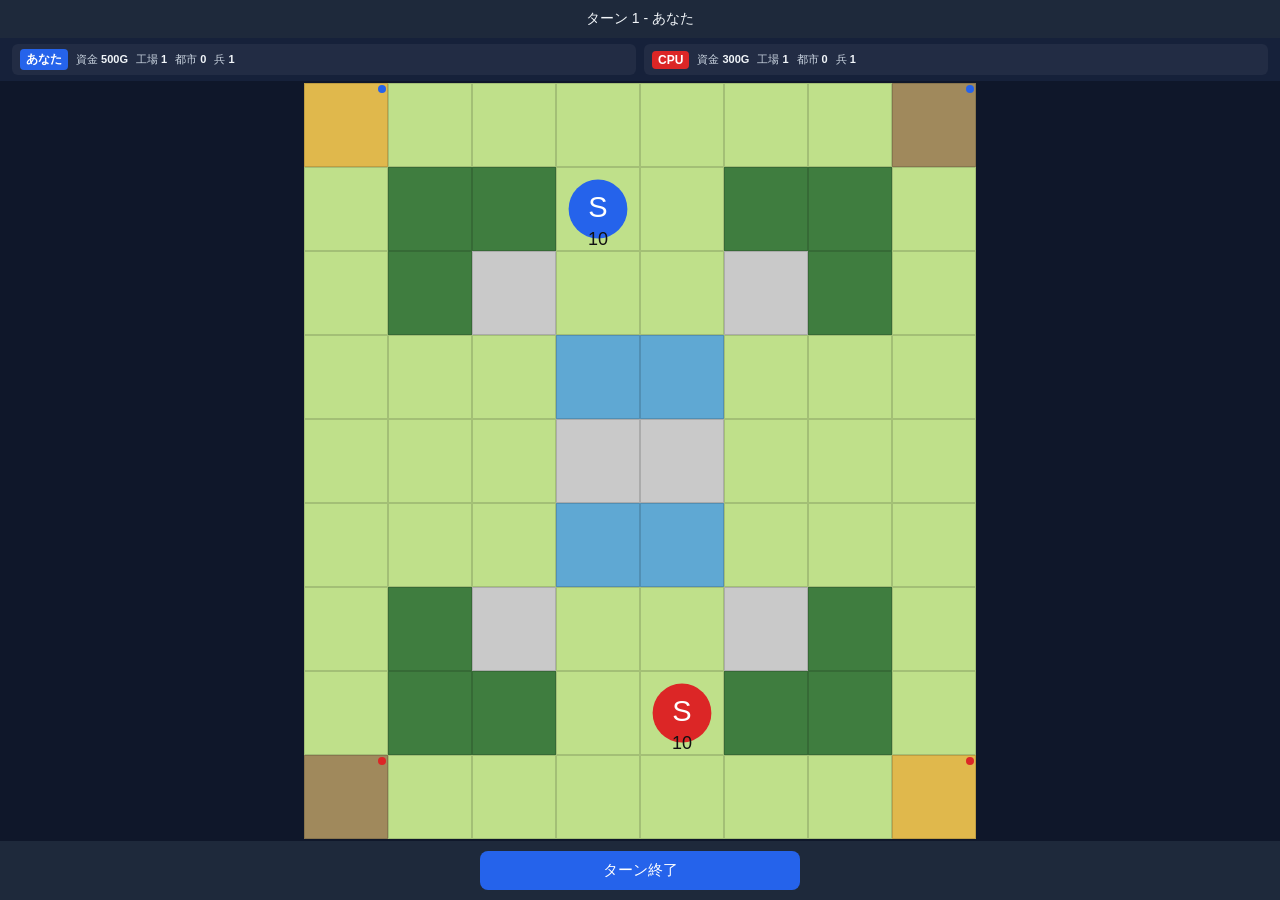
==== index.html @ b1820cb2 "マップを12行から9行に縮小し、ボタン操作をマップ下に統一 縦マス数を減らして情報表示(HUD/ステータスバー)により多くの 画面領域を割けるようにした。ターン終了ボタンをHUDから独立した 下部バー" ====
<!doctype html>
<html lang="ja">
<head>
  <meta charset="UTF-8" />
  <meta name="viewport" content="width=device-width, initial-scale=1, maximum-scale=1, user-scalable=no, viewport-fit=cover" />
  <title>ファミコンウォーズライク</title>
  <meta name="theme-color" content="#1e293b" />
  <meta name="mobile-web-app-capable" content="yes" />
  <meta name="apple-mobile-web-app-capable" content="yes" />
  <meta name="apple-mobile-web-app-status-bar-style" content="black-translucent" />
  <meta name="apple-mobile-web-app-title" content="FCウォーズ" />
  <link rel="manifest" href="manifest.json" />
  <link rel="apple-touch-icon" href="icons/apple-touch-icon.png" />
  <link rel="icon" href="icons/icon-192.png" />
  <link rel="stylesheet" href="style.css" />
</head>
<body>
  <div id="app">
    <div id="hud">
      <span id="turnLabel">ターン 1 - あなた</span>
    </div>

    <div id="statsBar"></div>

    <div id="boardWrap">
      <canvas id="board"></canvas>
      <div id="unitInfo" class="hidden"></div>
    </div>

    <div id="actionBar" class="hidden">
      <button id="attackBtn">攻撃</button>
      <button id="captureBtn">占領</button>
      <button id="waitBtn">待機</button>
      <button id="cancelMoveBtn" class="secondary">キャンセル</button>
    </div>

    <div id="buildMenu" class="hidden">
      <div class="panelTitle">ユニット生産</div>
      <button id="buildSoldier">兵士</button>
      <button id="buildTank">戦車</button>
      <button id="cancelBuild">キャンセル</button>
    </div>

    <div id="bottomBar">
      <button id="endTurnBtn">ターン終了</button>
    </div>

    <div id="gameOverOverlay" class="hidden">
      <div id="gameOverText"></div>
      <button id="restartBtn">もう一度</button>
    </div>
  </div>

  <script type="module" src="js/main.js"></script>
  <script>
    if ("serviceWorker" in navigator) {
      window.addEventListener("load", () => {
        navigator.serviceWorker.register("sw.js").catch(() => {});
      });
    }
  </script>
</body>
</html>
---- style.css ----
* {
  box-sizing: border-box;
  -webkit-tap-highlight-color: transparent;
}

html, body {
  height: 100%;
  margin: 0;
  overscroll-behavior: none;
  background: #0f172a;
  color: #f1f5f9;
  font-family: -apple-system, BlinkMacSystemFont, "Hiragino Sans", "Yu Gothic", sans-serif;
}

#app {
  height: 100dvh;
  display: flex;
  flex-direction: column;
  padding: env(safe-area-inset-top) env(safe-area-inset-right) env(safe-area-inset-bottom) env(safe-area-inset-left);
  overflow: hidden;
}

#hud {
  display: flex;
  align-items: center;
  justify-content: center;
  gap: 12px;
  padding: 10px 12px;
  background: #1e293b;
  font-size: 14px;
  flex-wrap: wrap;
}

#statsBar {
  display: flex;
  gap: 8px;
  padding: 6px 12px;
  background: #16213a;
  overflow-x: auto;
}

.factionStats {
  display: flex;
  align-items: center;
  gap: 8px;
  flex: 1;
  padding: 5px 8px;
  border-radius: 6px;
  background: rgba(255, 255, 255, 0.05);
  font-size: 11px;
  white-space: nowrap;
  color: #cbd5e1;
}

.factionStats .factionLabel {
  font-weight: bold;
  font-size: 12px;
  padding: 2px 6px;
  border-radius: 4px;
  color: white;
}

.factionStats.player .factionLabel {
  background: #2563eb;
}

.factionStats.cpu .factionLabel {
  background: #dc2626;
}

.factionStats .stat b {
  color: #f1f5f9;
}

#boardWrap {
  position: relative;
  flex: 1;
  display: flex;
  align-items: center;
  justify-content: center;
  overflow: hidden;
  touch-action: none;
}

#board {
  touch-action: none;
  max-width: 100%;
  max-height: 100%;
}

#unitInfo {
  position: absolute;
  top: 8px;
  left: 8px;
  min-width: 120px;
  padding: 8px 10px;
  border-radius: 8px;
  background: rgba(15, 23, 42, 0.88);
  border: 1px solid rgba(148, 163, 184, 0.3);
  font-size: 12px;
  line-height: 1.6;
  pointer-events: none;
}

#unitInfo .unitInfoTitle {
  font-size: 13px;
  font-weight: bold;
  margin-bottom: 2px;
}

#unitInfo .unitInfoRow {
  display: flex;
  justify-content: space-between;
  gap: 12px;
  color: #cbd5e1;
}

#unitInfo .unitInfoRow .value {
  color: #f1f5f9;
  font-weight: bold;
}

button {
  font-size: 15px;
  padding: 10px 14px;
  border-radius: 8px;
  border: none;
  background: #2563eb;
  color: white;
  cursor: pointer;
}

button:disabled {
  background: #475569;
  color: #94a3b8;
}

button:active:not(:disabled) {
  filter: brightness(0.85);
}

.hidden {
  display: none !important;
}

#actionBar,
#buildMenu {
  display: flex;
  align-items: center;
  gap: 10px;
  padding: 12px;
  background: #1e293b;
  justify-content: center;
  flex-wrap: wrap;
}

#actionBar .secondary {
  background: #475569;
}

#buildMenu .panelTitle {
  width: 100%;
  text-align: center;
  font-size: 13px;
  color: #94a3b8;
}

#buildMenu {
  flex-wrap: wrap;
}

#buildMenu #cancelBuild {
  background: #475569;
}

#bottomBar {
  display: flex;
  align-items: center;
  justify-content: center;
  padding: 10px 12px;
  background: #1e293b;
}

#bottomBar button {
  width: 100%;
  max-width: 320px;
}

#gameOverOverlay {
  position: fixed;
  inset: 0;
  background: rgba(15, 23, 42, 0.92);
  display: flex;
  flex-direction: column;
  align-items: center;
  justify-content: center;
  gap: 20px;
  z-index: 10;
}

#gameOverText {
  font-size: 22px;
  font-weight: bold;
}
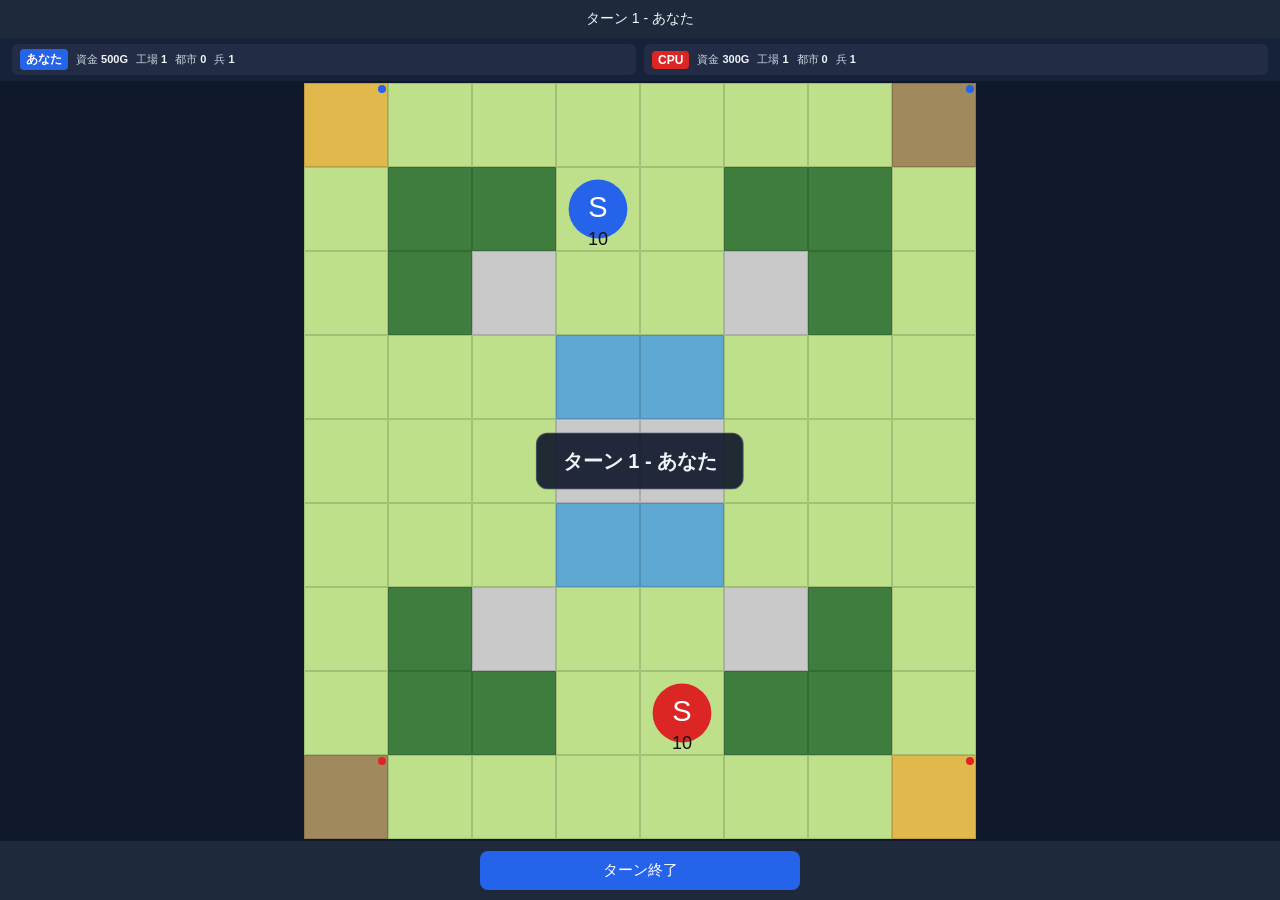
==== commit 19988287: "勝利表示の出漏れ修正とターン切替バナーを追加 プレイヤーが占領で敵首都を落として勝利した場合、ターン終了時にしか 呼ばれていなかった勝利判定表示が出ないバグを修正(updateHud内で 毎回チェック" ====
--- a/index.html
+++ b/index.html
@@ -25,6 +25,7 @@
     <div id="boardWrap">
       <canvas id="board"></canvas>
       <div id="unitInfo" class="hidden"></div>
+      <div id="turnBanner"></div>
     </div>
 
     <div id="actionBar" class="hidden">
--- a/style.css
+++ b/style.css
@@ -120,6 +120,29 @@
   font-weight: bold;
 }
 
+#turnBanner {
+  position: absolute;
+  top: 50%;
+  left: 50%;
+  transform: translate(-50%, -50%);
+  padding: 14px 26px;
+  border-radius: 12px;
+  background: rgba(15, 23, 42, 0.9);
+  border: 1px solid rgba(148, 163, 184, 0.4);
+  font-size: 20px;
+  font-weight: bold;
+  text-align: center;
+  white-space: nowrap;
+  pointer-events: none;
+  opacity: 0;
+  transition: opacity 0.25s ease;
+  z-index: 6;
+}
+
+#turnBanner.visible {
+  opacity: 1;
+}
+
 button {
   font-size: 15px;
   padding: 10px 14px;
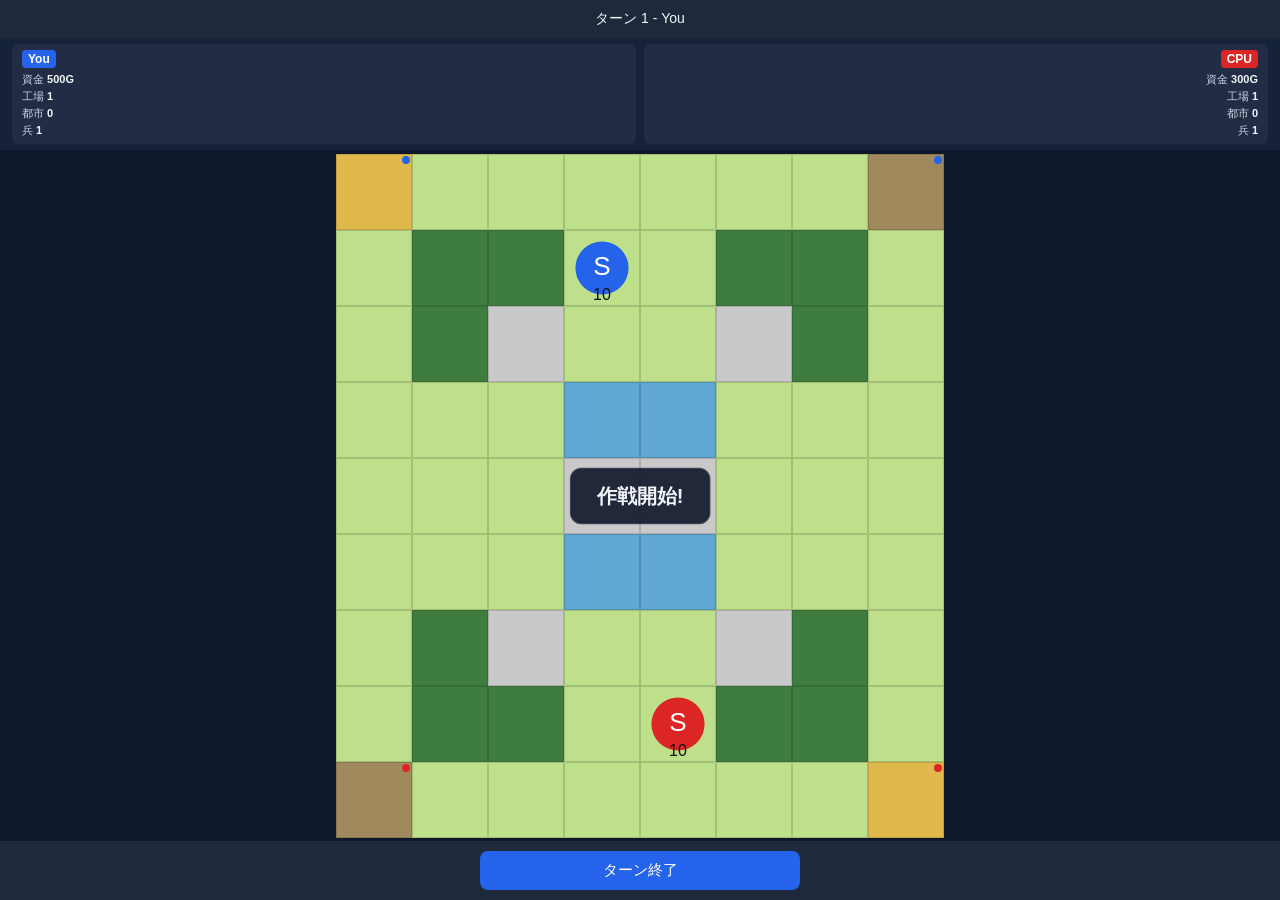
==== commit acdbe234: "攻撃対象の枠カーソル、You表記、ステータス縦並び、開始バナーを追加 - 移動後、攻撃対象になる隣接ユニット(1体でも複数でも)に赤い   枠カーソルを表示するようにした。移動範囲選択中の塗りつぶし " ====
--- a/index.html
+++ b/index.html
@@ -17,7 +17,7 @@
 <body>
   <div id="app">
     <div id="hud">
-      <span id="turnLabel">ターン 1 - あなた</span>
+      <span id="turnLabel">ターン 1 - You</span>
     </div>
 
     <div id="statsBar"></div>
--- a/style.css
+++ b/style.css
@@ -41,15 +41,20 @@
 
 .factionStats {
   display: flex;
-  align-items: center;
-  gap: 8px;
+  flex-direction: column;
+  align-items: flex-start;
+  gap: 2px;
   flex: 1;
-  padding: 5px 8px;
+  padding: 6px 10px;
   border-radius: 6px;
   background: rgba(255, 255, 255, 0.05);
   font-size: 11px;
-  white-space: nowrap;
   color: #cbd5e1;
+}
+
+.factionStats.cpu {
+  align-items: flex-end;
+  text-align: right;
 }
 
 .factionStats .factionLabel {
@@ -58,6 +63,7 @@
   padding: 2px 6px;
   border-radius: 4px;
   color: white;
+  margin-bottom: 2px;
 }
 
 .factionStats.player .factionLabel {
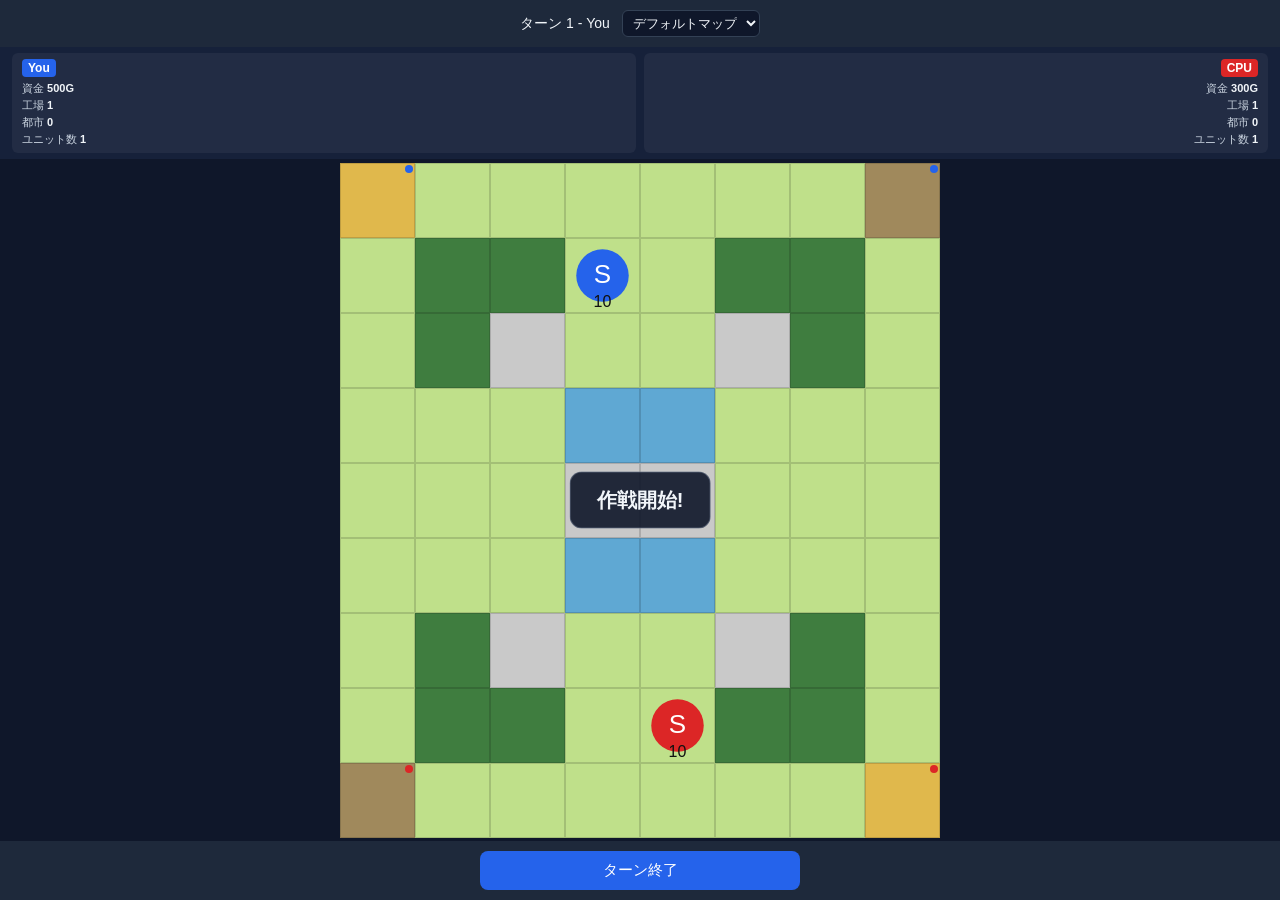
==== commit 4d955d23: "AI性能評価用マップを2種類追加(中央突破作戦・二正面作戦) 現在のCPU AI(Threat Map / 戦略モード / 永続作戦グループ / Combat Exchange Evaluation)" ====
--- a/index.html
+++ b/index.html
@@ -18,6 +18,7 @@
   <div id="app">
     <div id="hud">
       <span id="turnLabel">ターン 1 - You</span>
+      <select id="mapSelect"></select>
     </div>
 
     <div id="statsBar"></div>
--- a/style.css
+++ b/style.css
@@ -29,6 +29,15 @@
   background: #1e293b;
   font-size: 14px;
   flex-wrap: wrap;
+}
+
+#mapSelect {
+  background: #0f172a;
+  color: #f1f5f9;
+  border: 1px solid #334155;
+  border-radius: 6px;
+  padding: 4px 6px;
+  font-size: 13px;
 }
 
 #statsBar {
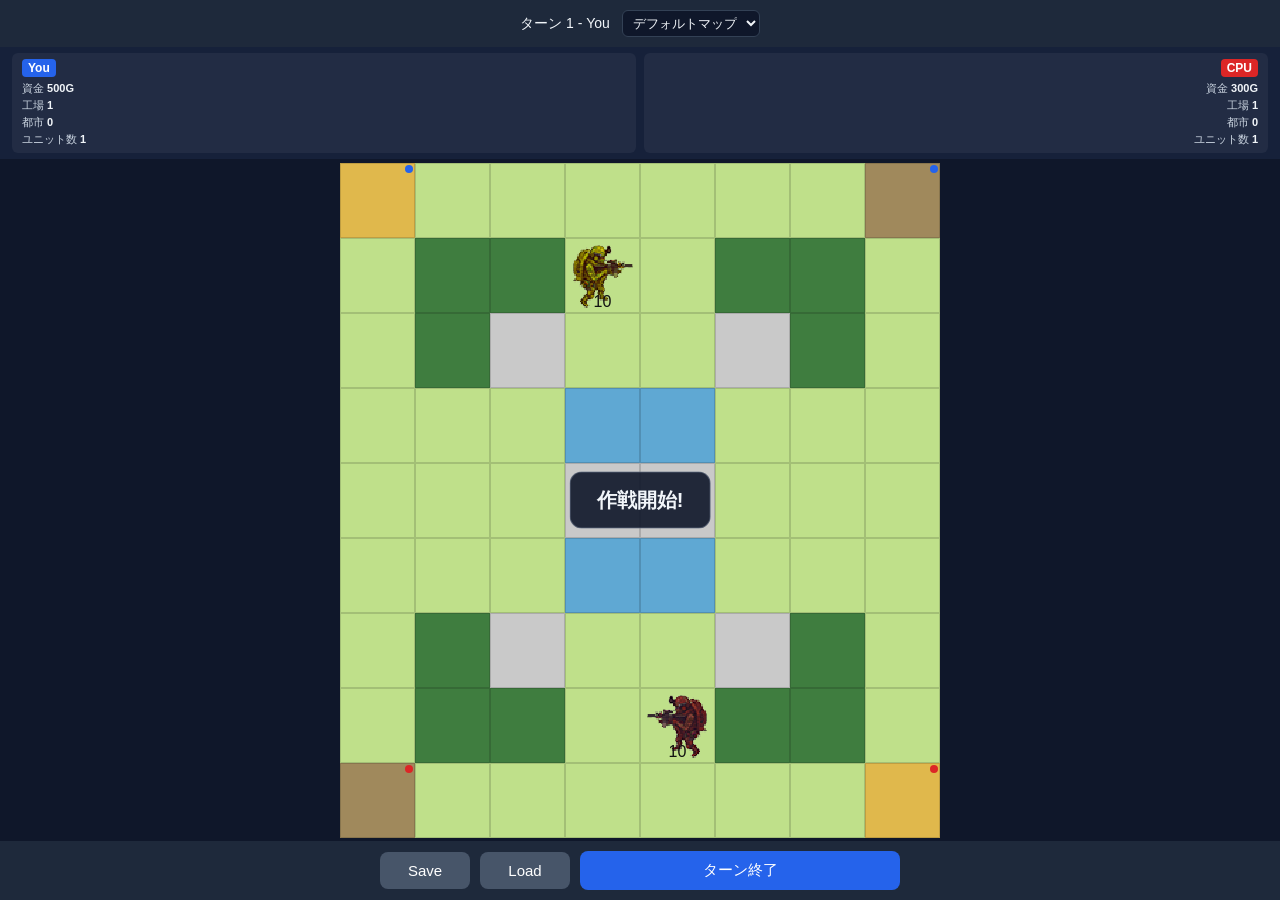
==== commit f5615e73: "Guard System(常駐防衛)とセーブ・ロード機能を追加 ## Guard System (js/ai.jsのみ) Threat Mapへの反応(defendグループ)は「敵が来たら守る」反応型" ====
--- a/index.html
+++ b/index.html
@@ -44,6 +44,8 @@
     </div>
 
     <div id="bottomBar">
+      <button id="saveBtn" class="secondary">Save</button>
+      <button id="loadBtn" class="secondary">Load</button>
       <button id="endTurnBtn">ターン終了</button>
     </div>
 
--- a/style.css
+++ b/style.css
@@ -215,13 +215,20 @@
   display: flex;
   align-items: center;
   justify-content: center;
+  gap: 10px;
   padding: 10px 12px;
   background: #1e293b;
 }
 
 #bottomBar button {
-  width: 100%;
+  flex: 1;
   max-width: 320px;
+}
+
+#bottomBar .secondary {
+  background: #475569;
+  flex: 0 1 90px;
+  max-width: 90px;
 }
 
 #gameOverOverlay {
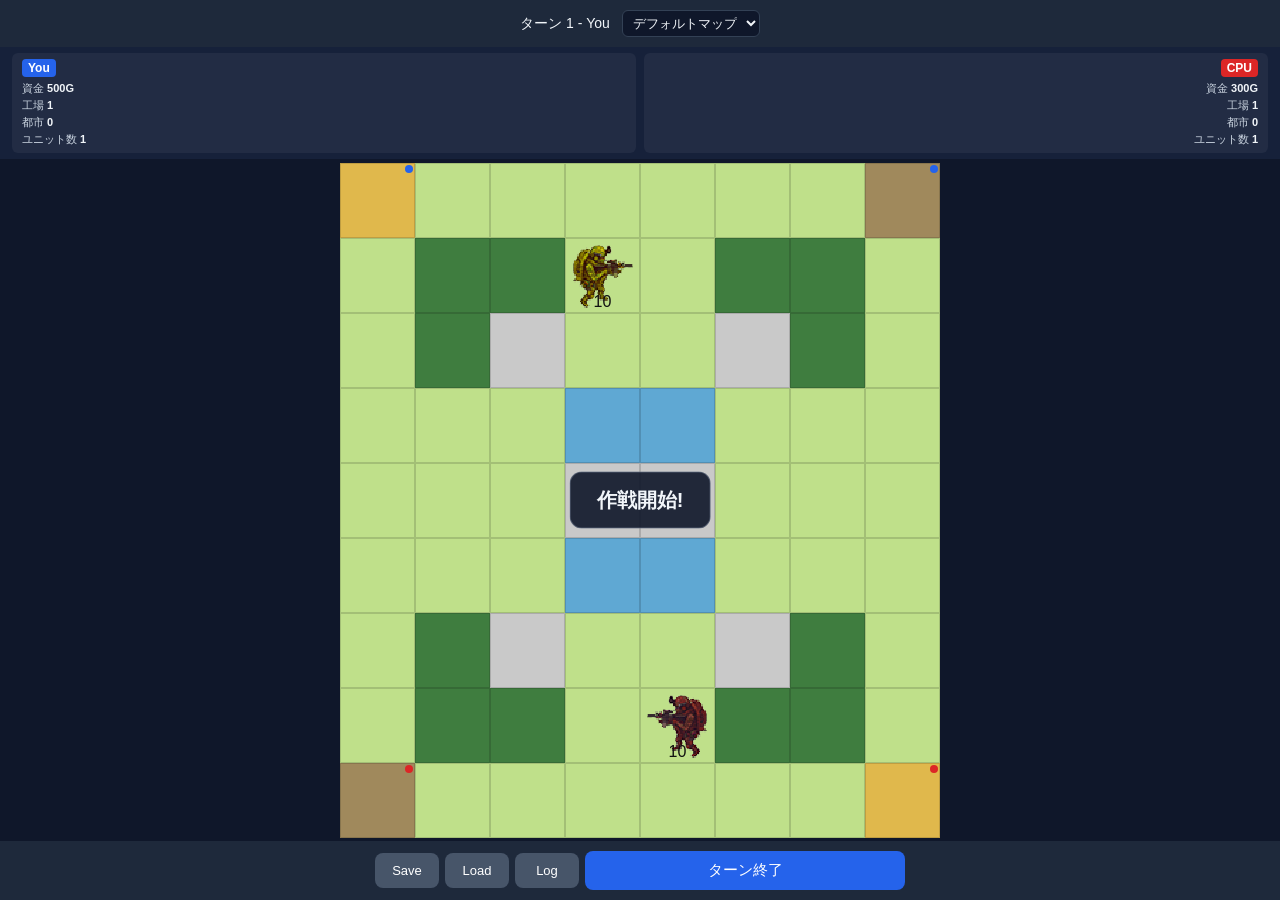
==== commit 8b83ac33: "AIログをボタンタップでJSONダウンロードできるようにする state._aiDebugLog(構造化されたAI意思決定ログ)をJSONファイルとして ダウンロードするLogボタンをbottomBa" ====
--- a/index.html
+++ b/index.html
@@ -46,12 +46,19 @@
     <div id="bottomBar">
       <button id="saveBtn" class="secondary">Save</button>
       <button id="loadBtn" class="secondary">Load</button>
+      <button id="logBtn" class="secondary">Log</button>
       <button id="endTurnBtn">ターン終了</button>
     </div>
 
     <div id="gameOverOverlay" class="hidden">
       <div id="gameOverText"></div>
       <button id="restartBtn">もう一度</button>
+    </div>
+
+    <div id="saveLoadOverlay" class="hidden">
+      <div id="saveLoadTitle"></div>
+      <div id="saveLoadSlots"></div>
+      <button id="cancelSaveLoad" class="secondary">キャンセル</button>
     </div>
   </div>
 
--- a/style.css
+++ b/style.css
@@ -215,7 +215,7 @@
   display: flex;
   align-items: center;
   justify-content: center;
-  gap: 10px;
+  gap: 6px;
   padding: 10px 12px;
   background: #1e293b;
 }
@@ -227,8 +227,10 @@
 
 #bottomBar .secondary {
   background: #475569;
-  flex: 0 1 90px;
-  max-width: 90px;
+  flex: 0 1 64px;
+  max-width: 64px;
+  padding: 10px 6px;
+  font-size: 13px;
 }
 
 #gameOverOverlay {
@@ -247,3 +249,50 @@
   font-size: 22px;
   font-weight: bold;
 }
+
+#saveLoadOverlay {
+  position: fixed;
+  inset: 0;
+  background: rgba(15, 23, 42, 0.92);
+  display: flex;
+  flex-direction: column;
+  align-items: center;
+  justify-content: center;
+  gap: 12px;
+  z-index: 10;
+  padding: 20px;
+}
+
+#saveLoadTitle {
+  font-size: 18px;
+  font-weight: bold;
+}
+
+#saveLoadSlots {
+  display: flex;
+  flex-direction: column;
+  gap: 10px;
+  width: 100%;
+  max-width: 320px;
+  max-height: 60vh;
+  overflow-y: auto;
+  padding-right: 4px;
+}
+
+#saveLoadSlots button {
+  width: 100%;
+  text-align: left;
+  background: #334155;
+}
+
+#saveLoadSlots button:disabled {
+  background: #1e293b;
+}
+
+#saveLoadSlots .slotMeta {
+  display: block;
+  font-size: 12px;
+  font-weight: normal;
+  opacity: 0.75;
+  margin-top: 2px;
+}
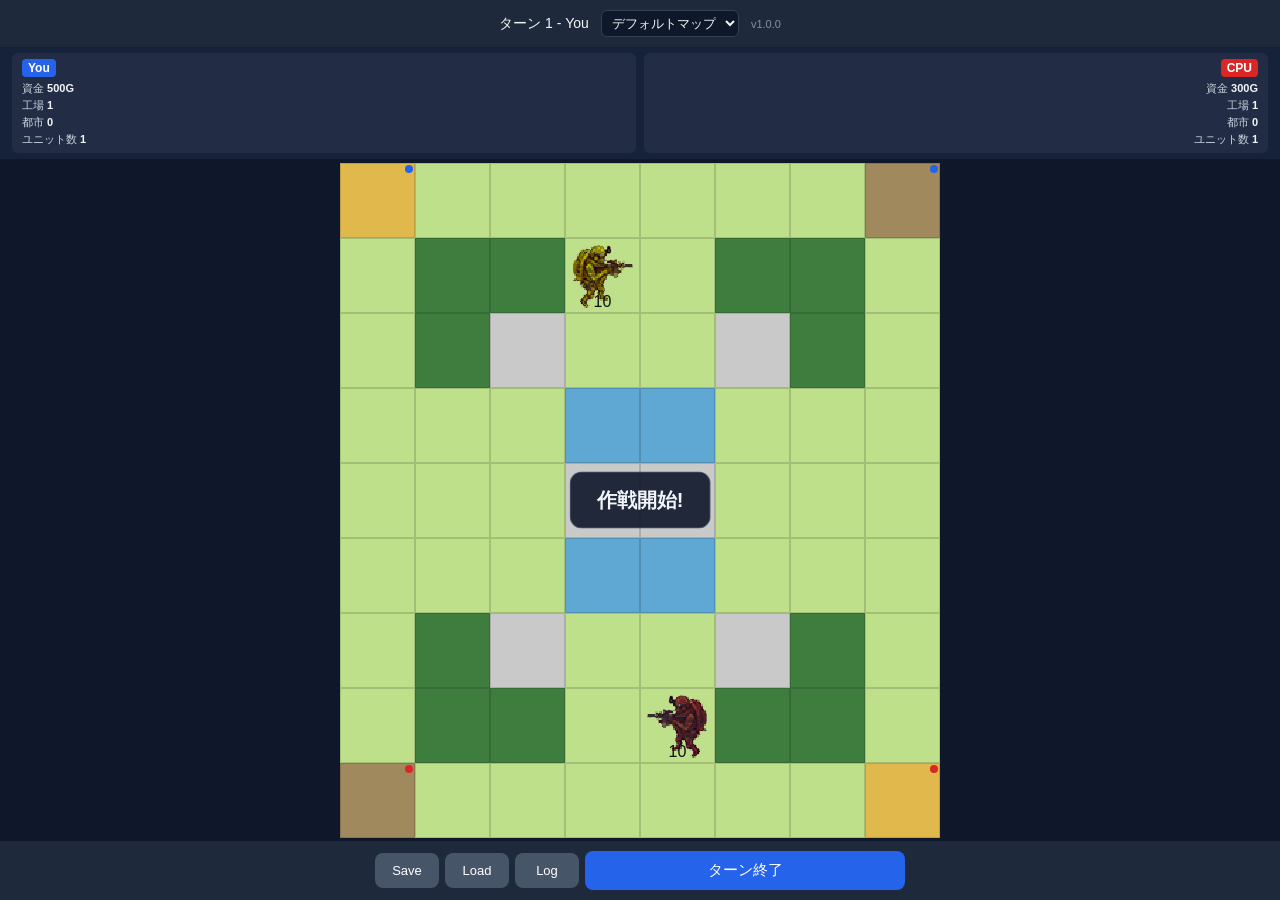
==== commit 50289636: "バージョン表示を追加 js/data.jsにAPP_VERSION定数を追加し、画面上部(マップ選択の隣)に 小さく "v1.0.0" のように表示するようにした。今後の機能追加に合わせて 手動で更新" ====
--- a/index.html
+++ b/index.html
@@ -19,6 +19,7 @@
     <div id="hud">
       <span id="turnLabel">ターン 1 - You</span>
       <select id="mapSelect"></select>
+      <span id="versionTag"></span>
     </div>
 
     <div id="statsBar"></div>
--- a/style.css
+++ b/style.css
@@ -29,6 +29,11 @@
   background: #1e293b;
   font-size: 14px;
   flex-wrap: wrap;
+}
+
+#versionTag {
+  font-size: 11px;
+  opacity: 0.5;
 }
 
 #mapSelect {
